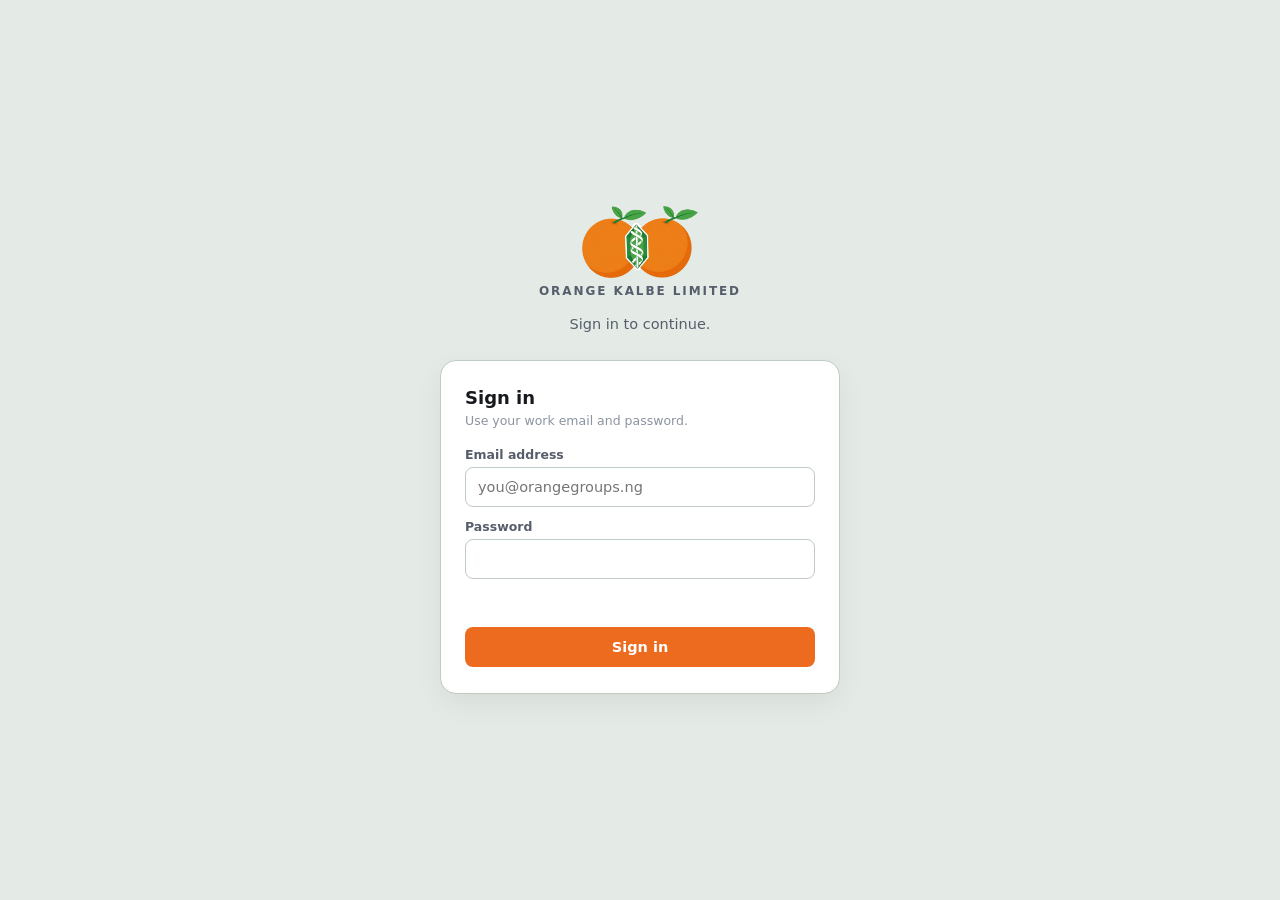
==== datacenter/index.html @ bc077e69 "Faster start-up, long lists 50 at a time, Data center, Procurement spares stock (12 Nov 2026) - star" ====
<!DOCTYPE html>
<html lang="en">
<head>
<meta charset="UTF-8">
<link rel="icon" type="image/png" href="../logo.png">
<meta name="viewport" content="width=device-width, initial-scale=1">
<title>Data center</title>
<!-- The Data center (062, 12 Nov 2026): the Google Sheets copies of the system's data, view only.
     Admins: every spreadsheet, the hourly copy's status and "Sync data now". Managers (the Data center page in Users):
     the spreadsheets of the consoles they can open. The data itself lives in Postgres; the sheets are refreshed every hour. -->
<style>
  :root{
    --brand:#ED6B1F; --brand-600:#D75E15; --green:#0F5132;
    --bg:#E4EAE5; --surface:#FFFFFF; --line:#BFCAC2; --line-2:#DCE3DE;
    --text:#16191D; --text-2:#565E6B; --text-3:#8A93A0; --danger:#B3261E; --ok:#16794C; --warn:#8A5A00;
    --r:12px; --r-lg:16px;
    --font:"Inter","Segoe UI",system-ui,-apple-system,"Helvetica Neue",Arial,sans-serif;
  }
  *,*::before,*::after{box-sizing:border-box}
  body{margin:0;min-height:100vh;background:var(--bg);color:var(--text);font-family:var(--font);padding:24px 16px}
  .wrap{max-width:960px;margin:0 auto}
  .top{display:flex;align-items:center;justify-content:space-between;gap:12px;flex-wrap:wrap;margin-bottom:18px}
  .top img{height:44px;width:auto;vertical-align:middle}
  .top a{color:var(--text-2);font-size:13px}
  h1{font-size:24px;margin:0 0 4px;letter-spacing:-.02em}
  p.sub{color:var(--text-2);font-size:14px;margin:0 0 20px;line-height:1.5}
  .card{background:var(--surface);border:1px solid var(--line);border-radius:var(--r-lg);padding:18px 20px;margin-bottom:16px;box-shadow:0 2px 8px rgba(11,59,34,.08)}
  .card h2{font-size:16px;margin:0 0 10px;color:var(--green)}
  .dept{font-size:12px;font-weight:700;letter-spacing:.08em;text-transform:uppercase;color:var(--text-3);margin:18px 0 8px}
  .grid{display:grid;grid-template-columns:repeat(auto-fit,minmax(260px,1fr));gap:12px}
  .file{background:var(--surface);border:1px solid var(--line);border-top:4px solid var(--brand);border-radius:var(--r);padding:14px 16px}
  .file h3{margin:0 0 6px;font-size:15px}
  .file .tabs{font-size:12px;color:var(--text-3);line-height:1.5;margin:0 0 10px}
  .btn{display:inline-block;border:0;border-radius:8px;background:var(--brand);color:#fff;font:inherit;font-weight:700;font-size:13.5px;padding:9px 14px;cursor:pointer;text-decoration:none}
  .btn:hover{background:var(--brand-600)} .btn:disabled{opacity:.6;cursor:default}
  .btn.ghost{background:#fff;color:var(--text);border:1px solid var(--line)}
  .muted{color:var(--text-3)} .small{font-size:12.5px}
  .ok{color:var(--ok);font-weight:600} .bad{color:var(--danger);font-weight:600} .warn{color:var(--warn);font-weight:600}
  .row{display:flex;gap:10px;align-items:center;flex-wrap:wrap}
  .stats{display:grid;grid-template-columns:repeat(auto-fit,minmax(170px,1fr));gap:10px;margin:8px 0 12px}
  .stat{border:1px solid var(--line-2);border-radius:10px;padding:10px 12px}
  .stat .l{font-size:11.5px;color:var(--text-3);text-transform:uppercase;letter-spacing:.05em}
  .stat .v{font-size:15px;margin-top:4px}
  ol{margin:0;padding-left:18px;font-size:13px;line-height:1.6;color:var(--text-2)}
  .notice{background:#FFF4EC;border:1px solid #F7D3BB;color:#8A3B0C;border-radius:8px;padding:10px 12px;font-size:13px;margin:0 0 14px}
  .hidden{display:none}
</style>
</head>
<body>
<div class="wrap">
  <div class="top">
    <div class="row"><img src="../logo.png" alt="Orange Kalbe Limited" width="70" height="44"><div><h1>Data center</h1></div></div>
    <a href="../">Back to the home page</a>
  </div>
  <p class="sub">The system's data as Google Sheets, to look at, filter and download. They are <b>view only</b> copies: the data itself is kept
    in the system and every sheet is written again <b>every hour</b>, so anything typed into a sheet is lost. Change things in the consoles.</p>
  <div id="notice" class="notice hidden"></div>
  <div id="status"></div>
  <div id="files"><div class="card small muted">Loading...</div></div>
  <div class="card" id="help">
    <h2>How to use</h2>
    <ol id="helpList"></ol>
  </div>
</div>
<script>
(function(){
  var API = 'https://orangegroupsai.online/webhook/okl/api/';
  var KEY = 'okl.token';
  var D = null, busy = false, poll = null;
  function $(id){ return document.getElementById(id); }
  function esc(s){ return String(s == null ? '' : s).replace(/[&<>"']/g, function(c){ return { '&':'&amp;', '<':'&lt;', '>':'&gt;', '"':'&quot;', "'":'&#39;' }[c]; }); }
  function token(){ try { return sessionStorage.getItem(KEY) || ''; } catch(e){ return ''; } }
  function toSignIn(){ try { sessionStorage.setItem('okl.return', '/datacenter/#/'); } catch(e){} location.href = '../'; }
  function when(ts){
    if (!ts) return '--';
    var d = new Date(ts); if (isNaN(d)) return '--';
    return d.toLocaleString('en-GB', { timeZone: 'Africa/Lagos', day: '2-digit', month: 'short', hour: '2-digit', minute: '2-digit' });
  }
  async function call(path, method){
    var res;
    try { res = await fetch(API + path, { method: method || 'GET', headers: { 'Content-Type': 'application/json', Authorization: token() } }); }
    catch(e){ throw new Error('Could not reach the server. Check your connection and try again.'); }
    if (res.status === 401) { toSignIn(); throw new Error('Please sign in again.'); }
    var j = {}; try { j = await res.json(); } catch(e){}
    if (!res.ok) { var err = new Error(j.error || 'Something went wrong.'); err.status = res.status; throw err; }
    return j;
  }
  function notice(msg){ var n = $('notice'); n.textContent = msg || ''; n.classList.toggle('hidden', !msg); }

  function statusHtml(st){
    if (!st) return '';
    var last = st.last, x = st.last_xlsx;
    var lastTxt = !last ? '<span class="muted">Not run yet</span>'
      : (last.ok ? '<span class="ok">Done</span>' : '<span class="bad">Failed for ' + (last.failed || []).length + ' spreadsheet(s)</span>') + ' <span class="muted small">' + esc(when(last.at)) + (last.trigger === 'manual' ? ', Sync data now' : '') + '</span>';
    var fails = last && !last.ok ? '<div class="small bad" style="margin:4px 0 10px">' + (last.failed || []).map(function(f){ return esc(f.file) + ': ' + esc(f.error); }).join('<br>') + '</div>' : '';
    var retire = st.retire_ready ? '<div class="notice">The hourly copy has run cleanly for ' + esc(st.clean_days) + ' days in a row: the old copy steps inside the workflows can now be removed (ask Claude to "remove the old sheet copy steps").</div>' : '';
    var notSet = (st.not_set_up || []).length ? '<div class="small warn" style="margin-bottom:10px">Not set up yet: ' + st.not_set_up.map(esc).join(', ') + '. Create the spreadsheet in the OKL Data folder and send its link to be added.</div>' : '';
    return '<div class="card"><h2>Google Sheets backup (admins)</h2>' + retire + notSet
      + '<div class="stats"><div class="stat"><div class="l">Last copy</div><div class="v">' + lastTxt + '</div></div>'
      + '<div class="stat"><div class="l">Last good copy</div><div class="v">' + esc(when(st.last_ok_at)) + '</div></div>'
      + '<div class="stat"><div class="l">Clean days in a row</div><div class="v">' + esc(st.clean_days) + '</div></div>'
      + '<div class="stat"><div class="l">Nightly Excel files</div><div class="v">' + (!x ? '<span class="muted">Not run yet</span>' : (x.ok ? '<span class="ok">Saved</span>' : '<span class="bad">Failed</span>') + ' <span class="muted small">' + esc(when(x.at)) + '</span>') + '</div></div></div>'
      + fails
      + '<div class="row"><button class="btn" id="syncNow"' + (busy ? ' disabled' : '') + '>' + (busy ? 'Copying... (a minute or two)' : 'Sync data now') + '</button>'
      + '<span class="small muted">The copy also runs by itself every hour. Use this when you need the sheets up to date now.</span></div></div>';
  }
  function filesHtml(files){
    if (!files.length) return '<div class="card small muted">No spreadsheets for your consoles yet.</div>';
    var out = '', dept = null;
    files.forEach(function(f){
      if (f.department !== dept) { if (dept !== null) out += '</div>'; dept = f.department; out += '<div class="dept">' + esc(dept) + '</div><div class="grid">'; }
      out += '<div class="file"><h3>' + esc(f.title) + '</h3><p class="tabs">' + (f.tabs || []).map(esc).join(' · ') + '</p>'
        + (f.url ? '<a class="btn ghost" href="' + esc(f.url) + '" target="_blank" rel="noopener">Open (view only)</a>' : '<span class="small warn">Not set up yet</span>') + '</div>';
    });
    return out + '</div>';
  }
  function helpHtml(isAdmin){
    var steps = [
      '<b>Open (view only)</b> opens the spreadsheet in Google Sheets. You need to be signed in to Google with an e-mail the admin has shared it with.',
      'Use filters, sorting and <b>File &gt; Download</b> as you like. Do not type into the sheets: every sheet is written again every hour from the system, so typed changes are lost. Change things in the consoles.',
      'Each sheet shows the time of the last copy at most an hour behind the consoles.'
    ];
    if (isAdmin) steps.push('<b>Sync data now</b> (admins) copies everything straight away instead of waiting for the hour. The Last copy box says when it finished and names any spreadsheet that failed.',
      'Every night each spreadsheet is also saved as an Excel file in the backup storage; the laptop backup pull brings them down (14 days kept).');
    return steps.map(function(s){ return '<li style="margin-bottom:4px">' + s + '</li>'; }).join('');
  }
  function draw(){
    if (!D) return;
    $('status').innerHTML = D.is_admin ? statusHtml(D.status) : '';
    $('files').innerHTML = filesHtml(D.files || []);
    $('helpList').innerHTML = helpHtml(!!D.is_admin);
    var b = $('syncNow'); if (b) b.onclick = syncNow;
  }
  async function load(){
    if (!token()) { toSignIn(); return; }
    try { D = await call('datacenter'); notice(''); }
    catch(e){ if (e.status === 403) { $('files').innerHTML = ''; $('help').classList.add('hidden'); notice('The Data center is for admins and managers. Ask an admin to give you the Data center page in Users.'); return; } notice(e.message); return; }
    draw();
  }
  async function syncNow(){
    if (busy) return;
    var before = D && D.status && D.status.last ? D.status.last.at : null;
    busy = true; draw();
    try { await call('sheets/sync', 'POST'); }
    catch(e){ busy = false; draw(); notice(e.message); return; }
    var tries = 0;
    clearInterval(poll);
    poll = setInterval(async function(){
      tries++;
      try { var d = await call('datacenter'); var at = d.status && d.status.last ? d.status.last.at : null;
            if (at && at !== before) { clearInterval(poll); busy = false; D = d; draw(); notice(d.status.last.ok ? '' : 'The copy finished with failures: see Last copy.'); return; } } catch(e){ /* keep waiting */ }
      if (tries >= 60) { clearInterval(poll); busy = false; draw(); notice('Still copying after 5 minutes: look again later (Last copy shows when it finishes).'); }
    }, 5000);
  }
  window.__dc = { load: load, syncNow: syncNow, data: function(){ return D; } };
  load();
})();
</script>
</body>
</html>
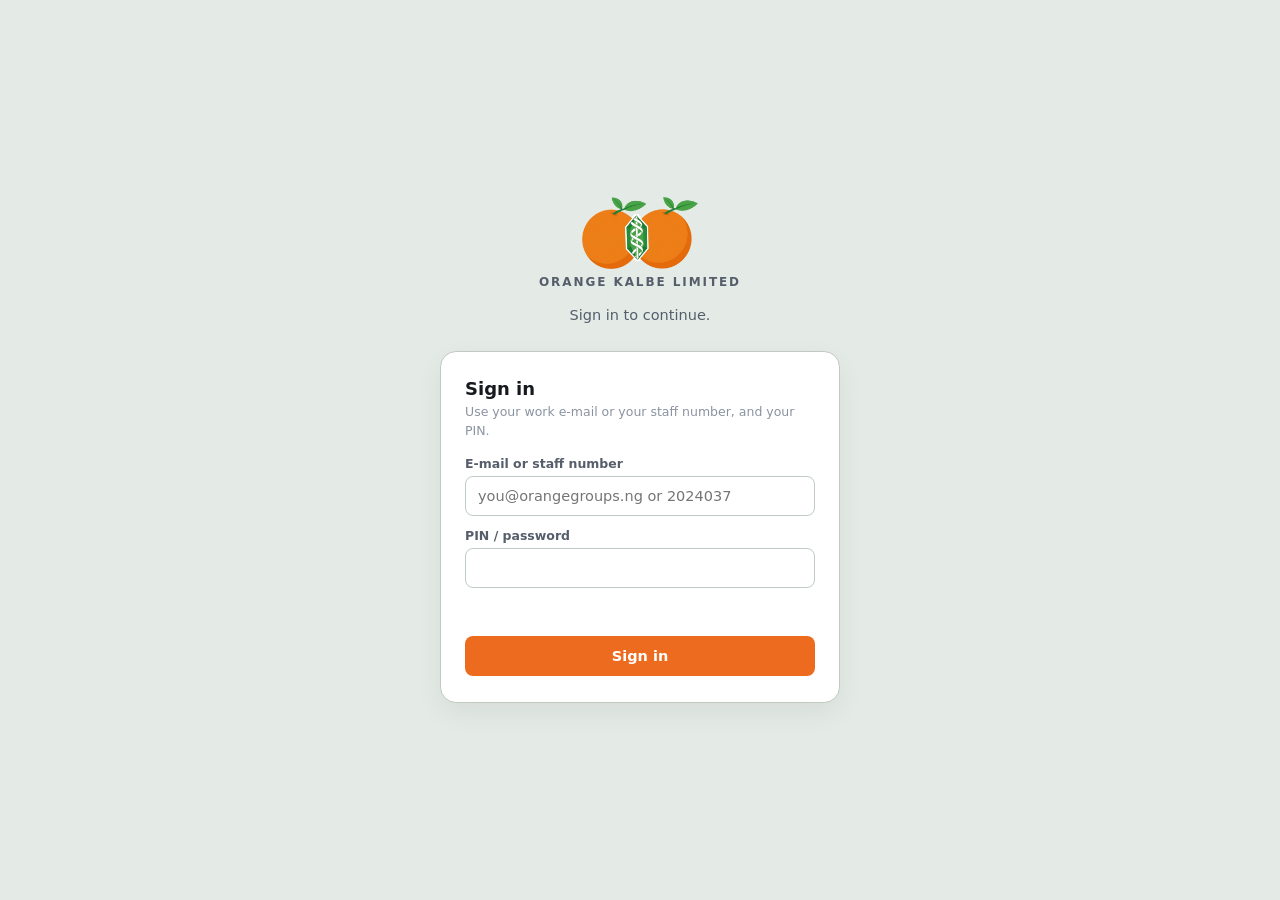
==== commit fa38d93e: "My leave in My profile (075), one QSync turnaround, Data center notice removed Leave moves from the " ====
--- a/datacenter/index.html
+++ b/datacenter/index.html
@@ -93,9 +93,9 @@
     var lastTxt = !last ? '<span class="muted">Not run yet</span>'
       : (last.ok ? '<span class="ok">Done</span>' : '<span class="bad">Failed for ' + (last.failed || []).length + ' spreadsheet(s)</span>') + ' <span class="muted small">' + esc(when(last.at)) + (last.trigger === 'manual' ? ', Sync data now' : '') + '</span>';
     var fails = last && !last.ok ? '<div class="small bad" style="margin:4px 0 10px">' + (last.failed || []).map(function(f){ return esc(f.file) + ': ' + esc(f.error); }).join('<br>') + '</div>' : '';
-    var retire = st.retire_ready ? '<div class="notice">The hourly copy has run cleanly for ' + esc(st.clean_days) + ' days in a row: the old copy steps inside the workflows can now be removed (ask Claude to "remove the old sheet copy steps").</div>' : '';
+    // 15 Nov 2026: the old copy steps inside the workflows were removed (072), so the "can now be removed" notice is gone
     var notSet = (st.not_set_up || []).length ? '<div class="small warn" style="margin-bottom:10px">Not set up yet: ' + st.not_set_up.map(esc).join(', ') + '. Create the spreadsheet in the OKL Data folder and send its link to be added.</div>' : '';
-    return '<div class="card"><h2>Google Sheets backup (admins)</h2>' + retire + notSet
+    return '<div class="card"><h2>Google Sheets backup (admins)</h2>' + notSet
       + '<div class="stats"><div class="stat"><div class="l">Last copy</div><div class="v">' + lastTxt + '</div></div>'
       + '<div class="stat"><div class="l">Last good copy</div><div class="v">' + esc(when(st.last_ok_at)) + '</div></div>'
       + '<div class="stat"><div class="l">Clean days in a row</div><div class="v">' + esc(st.clean_days) + '</div></div>'
